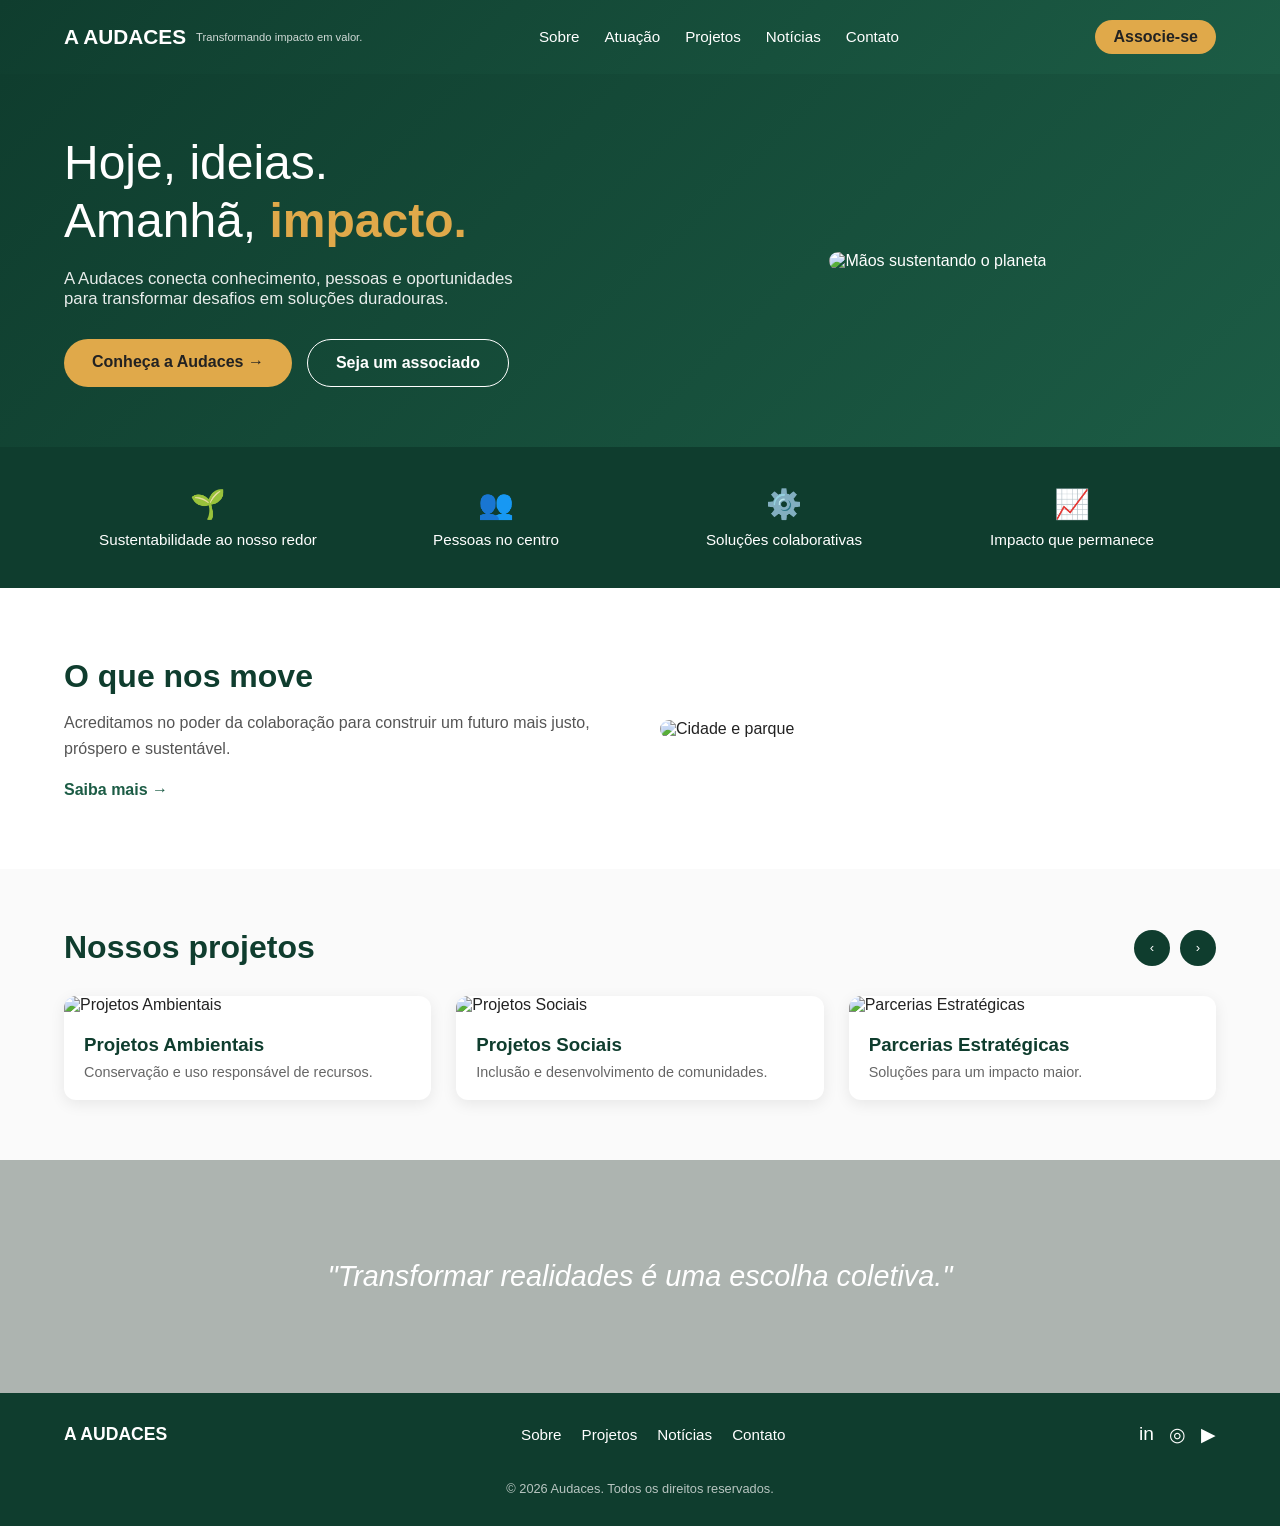
==== index.html @ 62316e32 "Rename index.html.html to index.html" ====
<!DOCTYPE html>
<html lang="pt-BR">
<head>
<meta charset="UTF-8">
<meta name="viewport" content="width=device-width, initial-scale=1.0">
<title>Audaces - Transformando impacto em valor</title>
<link rel="stylesheet" href="assets/css/style.css">
</head>
<body>

<header>
  <div class="logo">
    A AUDACES
    <span>Transformando impacto em valor.</span>
  </div>
  <nav>
    <ul>
      <li><a href="#">Sobre</a></li>
      <li><a href="#">Atuação</a></li>
      <li><a href="#projetos">Projetos</a></li>
      <li><a href="#">Notícias</a></li>
      <li><a href="#">Contato</a></li>
    </ul>
  </nav>
  <a href="#" class="btn-associe">Associe-se</a>
</header>

<section class="hero">
  <div class="hero-text">
    <h1>Hoje, ideias.<br>Amanhã, <strong>impacto.</strong></h1>
    <p>A Audaces conecta conhecimento, pessoas e oportunidades para transformar desafios em soluções duradouras.</p>
    <div class="hero-buttons">
      <a href="#" class="btn-primary">Conheça a Audaces →</a>
      <a href="#" class="btn-secondary">Seja um associado</a>
    </div>
  </div>
  <div class="hero-img">
    <img src="assets/img/globe.jpg" alt="Mãos sustentando o planeta">
  </div>
</section>

<section class="features">
  <div class="feature"><div class="icon">🌱</div><p>Sustentabilidade ao nosso redor</p></div>
  <div class="feature"><div class="icon">👥</div><p>Pessoas no centro</p></div>
  <div class="feature"><div class="icon">⚙️</div><p>Soluções colaborativas</p></div>
  <div class="feature"><div class="icon">📈</div><p>Impacto que permanece</p></div>
</section>

<section class="moves">
  <div class="moves-text">
    <h2>O que nos move</h2>
    <p>Acreditamos no poder da colaboração para construir um futuro mais justo, próspero e sustentável.</p>
    <a href="#">Saiba mais →</a>
  </div>
  <div class="moves-img">
    <img src="assets/img/city-park.jpg" alt="Cidade e parque">
  </div>
</section>

<section class="projetos" id="projetos">
  <div class="projetos-header">
    <h2>Nossos projetos</h2>
    <div class="arrows">
      <button id="prevBtn">‹</button>
      <button id="nextBtn">›</button>
    </div>
  </div>
  <div class="cards">
    <div class="card">
      <img src="assets/img/projeto-ambiental.jpg" alt="Projetos Ambientais">
      <div class="card-body">
        <h3>Projetos Ambientais</h3>
        <p>Conservação e uso responsável de recursos.</p>
      </div>
    </div>
    <div class="card">
      <img src="assets/img/projeto-social.jpg" alt="Projetos Sociais">
      <div class="card-body">
        <h3>Projetos Sociais</h3>
        <p>Inclusão e desenvolvimento de comunidades.</p>
      </div>
    </div>
    <div class="card">
      <img src="assets/img/projeto-parceria.jpg" alt="Parcerias Estratégicas">
      <div class="card-body">
        <h3>Parcerias Estratégicas</h3>
        <p>Soluções para um impacto maior.</p>
      </div>
    </div>
  </div>
</section>

<section class="quote">
  <blockquote>"Transformar realidades é uma escolha coletiva."</blockquote>
</section>

<footer>
  <div class="logo">A AUDACES</div>
  <nav>
    <ul>
      <li><a href="#">Sobre</a></li>
      <li><a href="#projetos">Projetos</a></li>
      <li><a href="#">Notícias</a></li>
      <li><a href="#">Contato</a></li>
    </ul>
  </nav>
  <div class="socials">
    <a href="#">in</a>
    <a href="#">◎</a>
    <a href="#">▶</a>
  </div>
  <div class="copy">© 2026 Audaces. Todos os direitos reservados.</div>
</footer>

<script src="assets/js/script.js"></script>
</body>
</html>
---- assets/css/style.css ----
:root{
  --verde-escuro:#0f3d2e;
  --verde:#1c5c45;
  --dourado:#e0a94a;
  --branco:#ffffff;
}
*{margin:0;padding:0;box-sizing:border-box;font-family:'Segoe UI',Arial,sans-serif;}
body{color:#222;}
a{text-decoration:none;color:inherit;}

/* HEADER */
header{
  background:linear-gradient(135deg,var(--verde-escuro),var(--verde));
  color:var(--branco);
  padding:20px 5%;
  display:flex;
  justify-content:space-between;
  align-items:center;
}
.logo{display:flex;align-items:center;gap:10px;font-weight:bold;font-size:1.3rem;}
.logo span{display:block;font-size:0.7rem;font-weight:normal;opacity:0.8;}
nav ul{display:flex;gap:25px;list-style:none;}
nav ul li a{color:var(--branco);font-size:0.95rem;}
.btn-associe{
  background:var(--dourado);
  color:#222;
  padding:8px 18px;
  border-radius:20px;
  font-weight:bold;
  margin-left:20px;
}

/* HERO */
.hero{
  background:linear-gradient(135deg,var(--verde-escuro),var(--verde));
  color:var(--branco);
  display:flex;
  flex-wrap:wrap;
  align-items:center;
  padding:60px 5%;
  gap:40px;
}
.hero-text{flex:1;min-width:300px;}
.hero-text h1{font-size:3rem;line-height:1.2;font-weight:300;}
.hero-text h1 strong{color:var(--dourado);font-weight:600;}
.hero-text p{margin:20px 0 30px;font-size:1.05rem;opacity:0.9;max-width:450px;}
.hero-buttons{display:flex;gap:15px;flex-wrap:wrap;}
.btn-primary{
  background:var(--dourado);color:#222;padding:14px 28px;
  border-radius:30px;font-weight:bold;
}
.btn-secondary{
  border:1px solid var(--branco);color:var(--branco);
  padding:14px 28px;border-radius:30px;font-weight:bold;
}
.hero-img{flex:1;min-width:280px;text-align:center;}
.hero-img img{max-width:100%;border-radius:20px;}

/* FEATURES BAR */
.features{
  background:var(--verde-escuro);
  color:var(--branco);
  display:flex;
  justify-content:space-around;
  flex-wrap:wrap;
  padding:30px 5%;
}
.feature{text-align:center;flex:1;min-width:150px;padding:10px;}
.feature .icon{font-size:1.8rem;margin-bottom:10px;color:var(--dourado);}
.feature p{font-size:0.95rem;}

/* O QUE NOS MOVE */
.moves{
  display:flex;
  flex-wrap:wrap;
  align-items:center;
  gap:40px;
  padding:70px 5%;
}
.moves-text{flex:1;min-width:280px;}
.moves-text h2{font-size:2rem;color:var(--verde-escuro);margin-bottom:15px;}
.moves-text p{color:#555;margin-bottom:20px;line-height:1.6;}
.moves-text a{color:var(--verde);font-weight:bold;}
.moves-img{flex:1;min-width:280px;}
.moves-img img{width:100%;border-radius:15px;}

/* PROJETOS */
.projetos{padding:60px 5%;background:#fafafa;}
.projetos-header{
  display:flex;justify-content:space-between;align-items:center;margin-bottom:30px;
}
.projetos-header h2{font-size:2rem;color:var(--verde-escuro);}
.arrows{display:flex;gap:10px;}
.arrows button{
  background:var(--verde-escuro);color:#fff;border:none;
  width:36px;height:36px;border-radius:50%;cursor:pointer;
}
.cards{display:flex;gap:25px;flex-wrap:wrap;}
.card{
  flex:1;min-width:250px;background:#fff;border-radius:12px;
  overflow:hidden;box-shadow:0 4px 15px rgba(0,0,0,0.08);
}
.card img{width:100%;height:180px;object-fit:cover;}
.card-body{padding:20px;}
.card-body h3{margin-bottom:8px;color:var(--verde-escuro);}
.card-body p{color:#666;font-size:0.9rem;}

/* QUOTE */
.quote{
  background:url('../img/mountains.jpg') center/cover no-repeat;
  color:#fff;
  text-align:center;
  padding:100px 5%;
  position:relative;
}
.quote::before{
  content:"";position:absolute;inset:0;
  background:rgba(20,40,30,0.35);
}
.quote blockquote{
  position:relative;font-size:1.8rem;font-style:italic;font-weight:300;
  max-width:700px;margin:0 auto;
}

/* FOOTER */
footer{
  background:var(--verde-escuro);
  color:#fff;
  padding:30px 5%;
  display:flex;
  justify-content:space-between;
  align-items:center;
  flex-wrap:wrap;
  gap:20px;
}
footer .logo{font-size:1.1rem;}
footer nav ul{display:flex;gap:20px;}
.socials{display:flex;gap:15px;font-size:1.2rem;}
.copy{width:100%;text-align:center;font-size:0.8rem;opacity:0.7;margin-top:15px;}

@media(max-width:768px){
  nav ul{display:none;}
  .hero-text h1{font-size:2.2rem;}
}
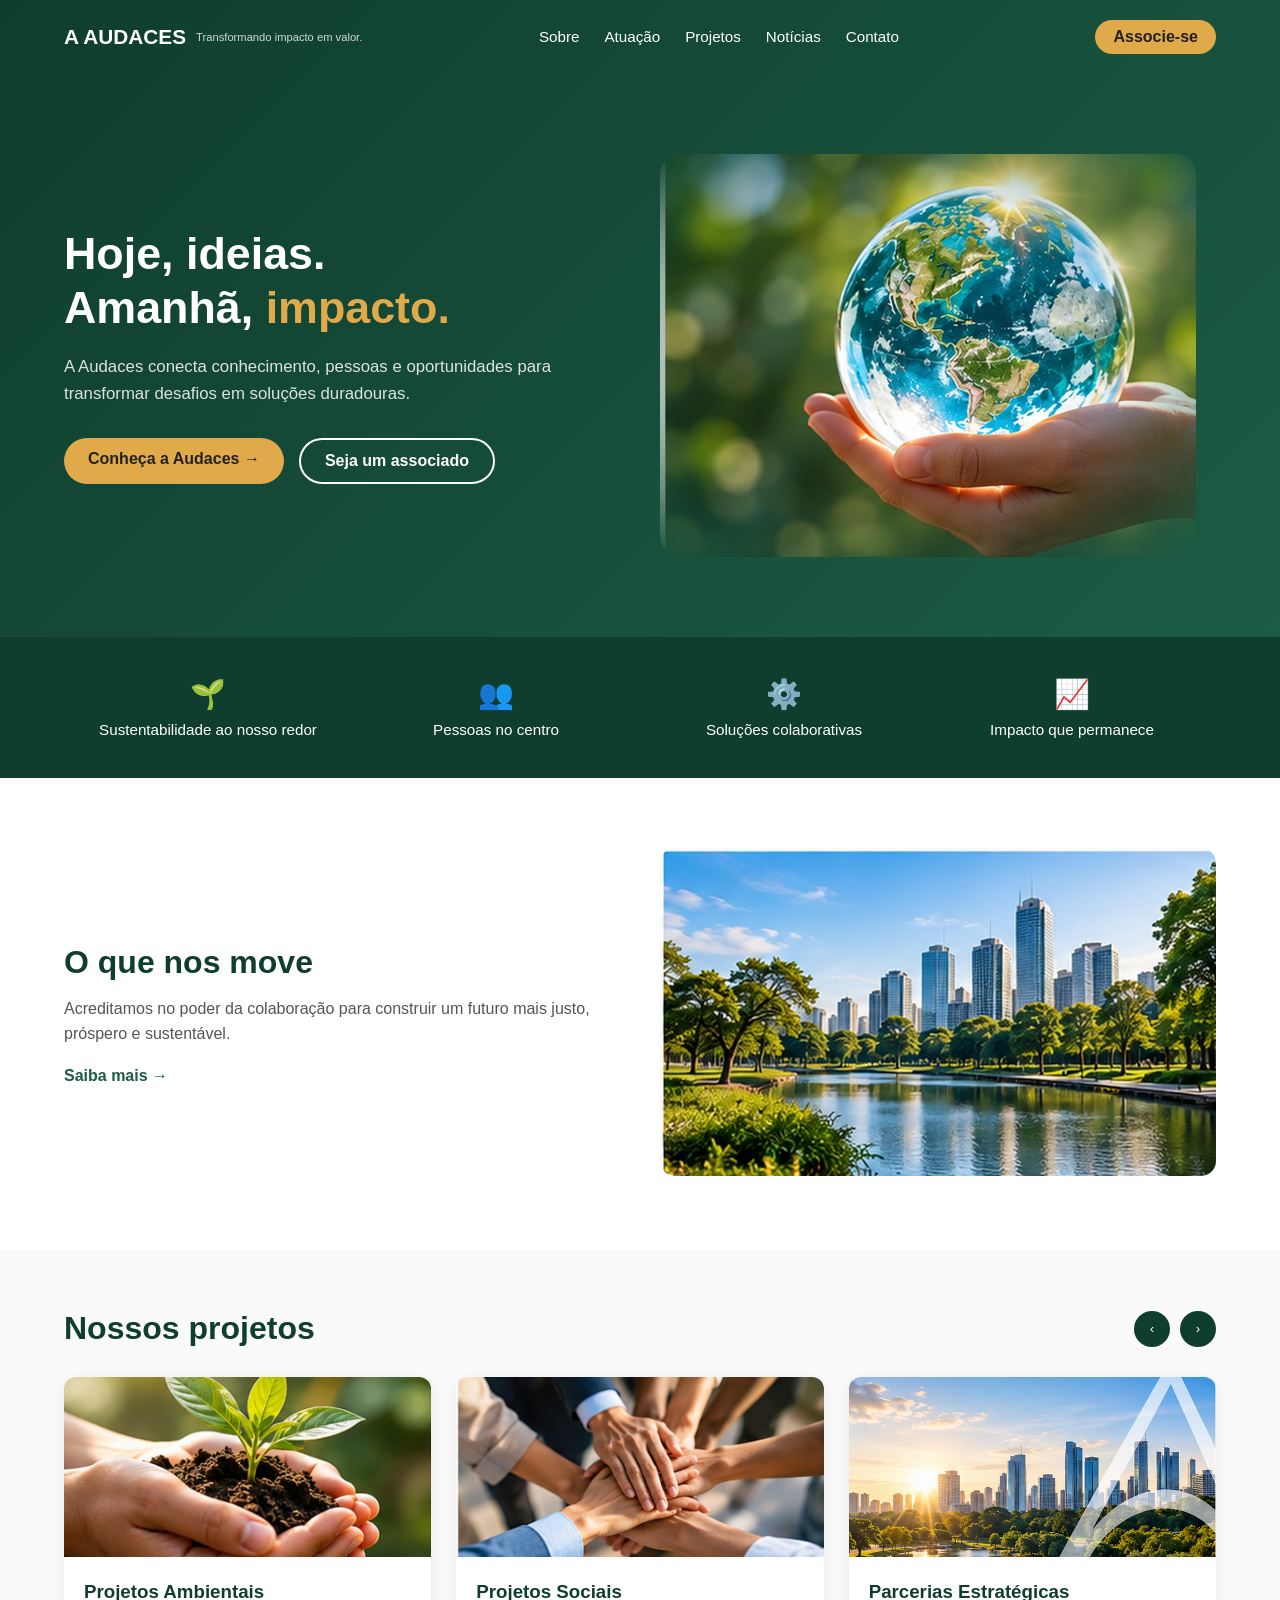
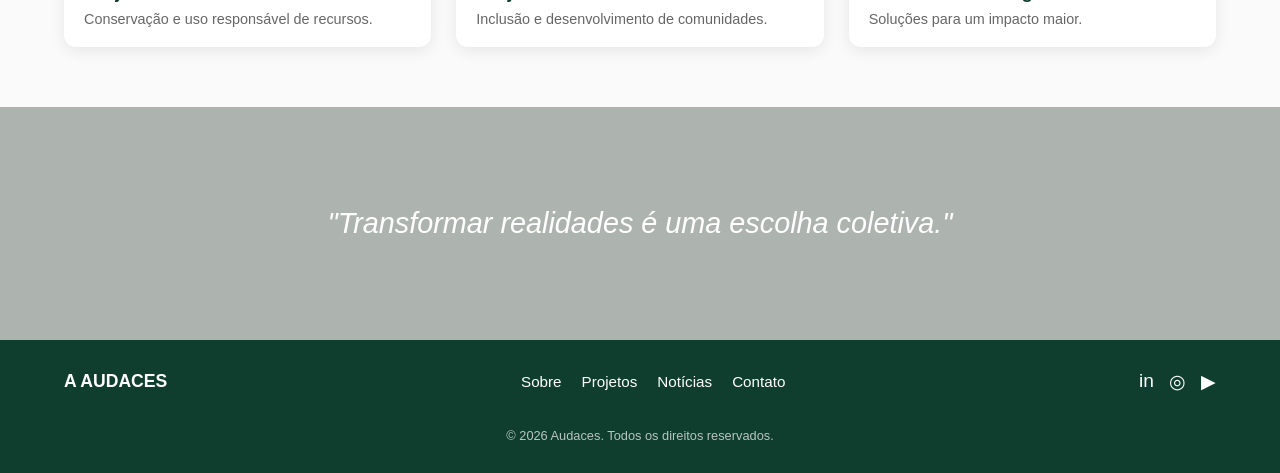
==== commit 2bf37895: "Refactor header and hero section in index.html" ====
--- a/index.html
+++ b/index.html
@@ -8,36 +8,40 @@
 </head>
 <body>
 
-<header>
-  <div class="logo">
-    A AUDACES
-    <span>Transformando impacto em valor.</span>
-  </div>
-  <nav>
-    <ul>
-      <li><a href="#">Sobre</a></li>
-      <li><a href="#">Atuação</a></li>
-      <li><a href="#projetos">Projetos</a></li>
-      <li><a href="#">Notícias</a></li>
-      <li><a href="#">Contato</a></li>
-    </ul>
-  </nav>
-  <a href="#" class="btn-associe">Associe-se</a>
-</header>
+<div class="hero-wrapper">
 
-<section class="hero">
-  <div class="hero-text">
-    <h1>Hoje, ideias.<br>Amanhã, <strong>impacto.</strong></h1>
-    <p>A Audaces conecta conhecimento, pessoas e oportunidades para transformar desafios em soluções duradouras.</p>
-    <div class="hero-buttons">
-      <a href="#" class="btn-primary">Conheça a Audaces →</a>
-      <a href="#" class="btn-secondary">Seja um associado</a>
+  <header>
+    <div class="logo">
+      A AUDACES
+      <span>Transformando impacto em valor.</span>
     </div>
-  </div>
-  <div class="hero-img">
-    <img src="assets/img/globe.jpg" alt="Mãos sustentando o planeta">
-  </div>
-</section>
+    <nav>
+      <ul>
+        <li><a href="#">Sobre</a></li>
+        <li><a href="#">Atuação</a></li>
+        <li><a href="#projetos">Projetos</a></li>
+        <li><a href="#">Notícias</a></li>
+        <li><a href="#">Contato</a></li>
+      </ul>
+    </nav>
+    <a href="#" class="btn-associe">Associe-se</a>
+  </header>
+
+  <section class="hero">
+    <div class="hero-text">
+      <h1>Hoje, ideias.<br>Amanhã, <span class="highlight">impacto.</span></h1>
+      <p>A Audaces conecta conhecimento, pessoas e oportunidades para transformar desafios em soluções duradouras.</p>
+      <div class="hero-buttons">
+        <a href="#" class="btn-primary">Conheça a Audaces →</a>
+        <a href="#" class="btn-secondary">Seja um associado</a>
+      </div>
+    </div>
+    <div class="hero-img">
+      <img src="assets/img/globe.jpg" alt="Mãos sustentando o planeta">
+    </div>
+  </section>
+
+</div>
 
 <section class="features">
   <div class="feature"><div class="icon">🌱</div><p>Sustentabilidade ao nosso redor</p></div>
@@ -115,3 +119,4 @@
 <script src="assets/js/script.js"></script>
 </body>
 </html>
+
--- a/assets/css/style.css
+++ b/assets/css/style.css
@@ -8,19 +8,43 @@
 body{color:#222;}
 a{text-decoration:none;color:inherit;}
 
+/* HERO WRAPPER (fundo verde unificado) */
+.hero-wrapper{
+  background:linear-gradient(135deg,var(--verde-escuro),var(--verde));
+  color:var(--branco);
+}
+
 /* HEADER */
 header{
-  background:linear-gradient(135deg,var(--verde-escuro),var(--verde));
+  background:transparent;
   color:var(--branco);
   padding:20px 5%;
   display:flex;
   justify-content:space-between;
   align-items:center;
 }
-.logo{display:flex;align-items:center;gap:10px;font-weight:bold;font-size:1.3rem;}
-.logo span{display:block;font-size:0.7rem;font-weight:normal;opacity:0.8;}
-nav ul{display:flex;gap:25px;list-style:none;}
-nav ul li a{color:var(--branco);font-size:0.95rem;}
+.logo{
+  display:flex;
+  align-items:center;
+  gap:10px;
+  font-weight:bold;
+  font-size:1.3rem;
+}
+.logo span{
+  display:block;
+  font-size:0.7rem;
+  font-weight:normal;
+  opacity:0.8;
+}
+nav ul{
+  display:flex;
+  gap:25px;
+  list-style:none;
+}
+nav ul li a{
+  color:var(--branco);
+  font-size:0.95rem;
+}
 .btn-associe{
   background:var(--dourado);
   color:#222;
@@ -32,29 +56,91 @@
 
 /* HERO */
 .hero{
-  background:linear-gradient(135deg,var(--verde-escuro),var(--verde));
-  color:var(--branco);
-  display:flex;
-  flex-wrap:wrap;
-  align-items:center;
+  display:flex;
+  align-items:center;
+  justify-content:space-between;
+  gap:40px;
   padding:60px 5%;
-  gap:40px;
-}
-.hero-text{flex:1;min-width:300px;}
-.hero-text h1{font-size:3rem;line-height:1.2;font-weight:300;}
-.hero-text h1 strong{color:var(--dourado);font-weight:600;}
-.hero-text p{margin:20px 0 30px;font-size:1.05rem;opacity:0.9;max-width:450px;}
-.hero-buttons{display:flex;gap:15px;flex-wrap:wrap;}
+  flex-wrap:wrap;
+}
+.hero-text{
+  flex:1;
+  min-width:280px;
+}
+.hero-text h1{
+  font-size:2.8rem;
+  color:var(--branco);
+  line-height:1.2;
+  margin-bottom:20px;
+}
+.hero-text h1 .highlight{
+  color:var(--dourado);
+}
+.hero-text p{
+  color:rgba(255,255,255,0.85);
+  font-size:1.05rem;
+  line-height:1.6;
+  margin-bottom:30px;
+  max-width:500px;
+}
+.hero-buttons{
+  display:flex;
+  gap:15px;
+  flex-wrap:wrap;
+}
 .btn-primary{
-  background:var(--dourado);color:#222;padding:14px 28px;
-  border-radius:30px;font-weight:bold;
+  background:var(--dourado);
+  color:#222;
+  padding:12px 24px;
+  border-radius:25px;
+  font-weight:bold;
+  transition:0.3s;
+}
+.btn-primary:hover{
+  background:var(--branco);
+  color:var(--verde-escuro);
 }
 .btn-secondary{
-  border:1px solid var(--branco);color:var(--branco);
-  padding:14px 28px;border-radius:30px;font-weight:bold;
-}
-.hero-img{flex:1;min-width:280px;text-align:center;}
-.hero-img img{max-width:100%;border-radius:20px;}
+  background:transparent;
+  color:var(--branco);
+  border:2px solid var(--branco);
+  padding:12px 24px;
+  border-radius:25px;
+  font-weight:bold;
+  transition:0.3s;
+}
+.btn-secondary:hover{
+  background:var(--branco);
+  color:var(--verde-escuro);
+}
+.hero-img{
+  flex:1;
+  min-width:280px;
+  position:relative;
+  padding:20px;
+  border-radius:50%;
+}
+.hero-img img{
+  display:block;
+  width:100%;
+  max-width:100%;
+  height:auto;
+  object-fit:cover;
+  border-radius:20px;
+  -webkit-mask-image: radial-gradient(
+    ellipse at center,
+    black 50%,
+    rgba(0,0,0,0.6) 75%,
+    transparent 100%
+  );
+  mask-image: radial-gradient(
+    ellipse at center,
+    black 50%,
+    rgba(0,0,0,0.6) 75%,
+    transparent 100%
+  );
+}
+
 
 /* FEATURES BAR */
 .features{
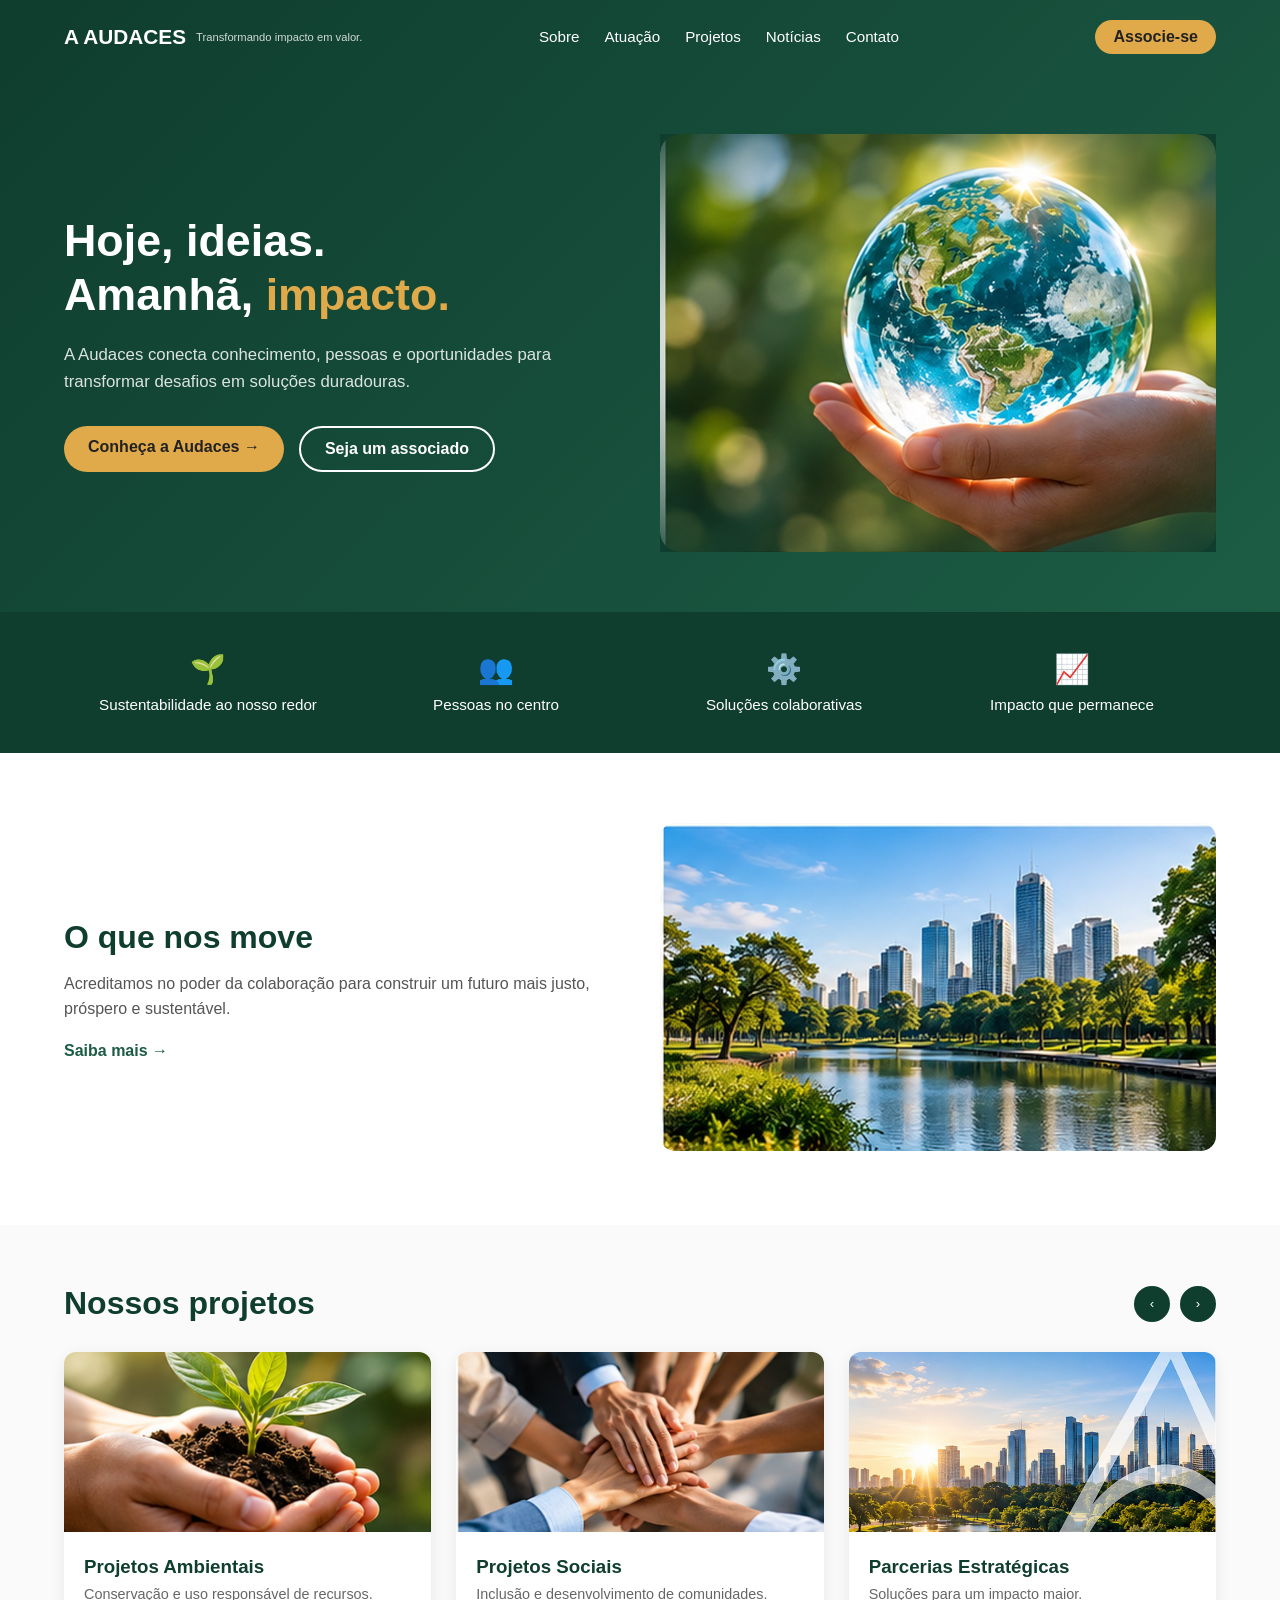
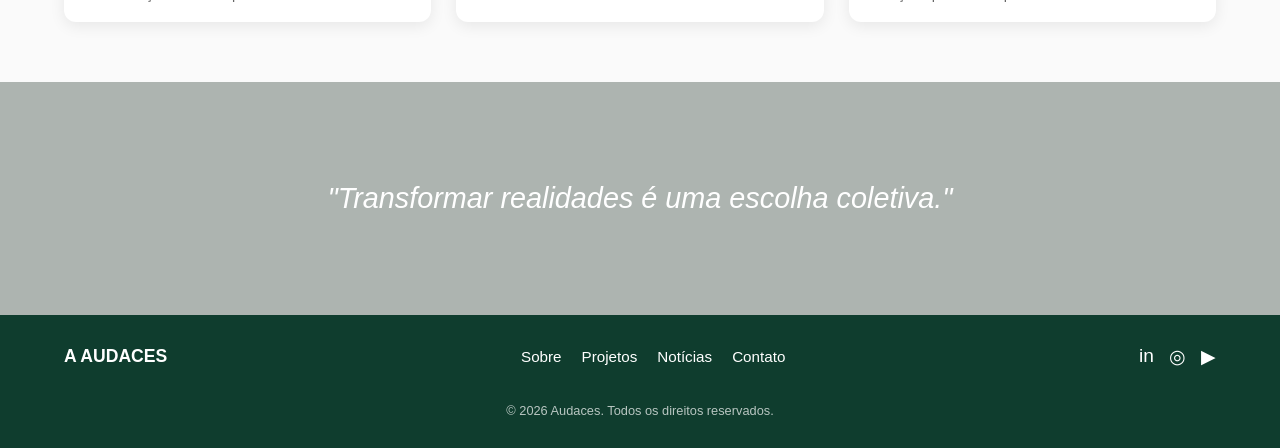
==== commit d5ba9455: "Update page title for improved messaging" ====
--- a/index.html
+++ b/index.html
@@ -3,7 +3,7 @@
 <head>
 <meta charset="UTF-8">
 <meta name="viewport" content="width=device-width, initial-scale=1.0">
-<title>Audaces - Transformando impacto em valor</title>
+<title>Audaces - Conexões que geram valor real</title>
 <link rel="stylesheet" href="assets/css/style.css">
 </head>
 <body>
--- a/assets/css/style.css
+++ b/assets/css/style.css
@@ -117,8 +117,7 @@
   flex:1;
   min-width:280px;
   position:relative;
-  padding:20px;
-  border-radius:50%;
+  background: var(--verde-escuro); /* ou --verde, a cor de fundo do hero */
 }
 .hero-img img{
   display:block;
@@ -127,20 +126,13 @@
   height:auto;
   object-fit:cover;
   border-radius:20px;
-  -webkit-mask-image: radial-gradient(
-    ellipse at center,
-    black 50%,
-    rgba(0,0,0,0.6) 75%,
-    transparent 100%
-  );
-  mask-image: radial-gradient(
-    ellipse at center,
-    black 50%,
-    rgba(0,0,0,0.6) 75%,
-    transparent 100%
-  );
-}
-
+  -webkit-mask-image: radial-gradient(ellipse 75% 75% at center, black 60%, transparent 100%);
+  mask-image: radial-gradient(ellipse 75% 75% at center, black 60%, transparent 100%);
+  -webkit-mask-size: 100% 100%;
+  mask-size: 100% 100%;
+  -webkit-mask-repeat: no-repeat;
+  mask-repeat: no-repeat;
+}
 
 /* FEATURES BAR */
 .features{
